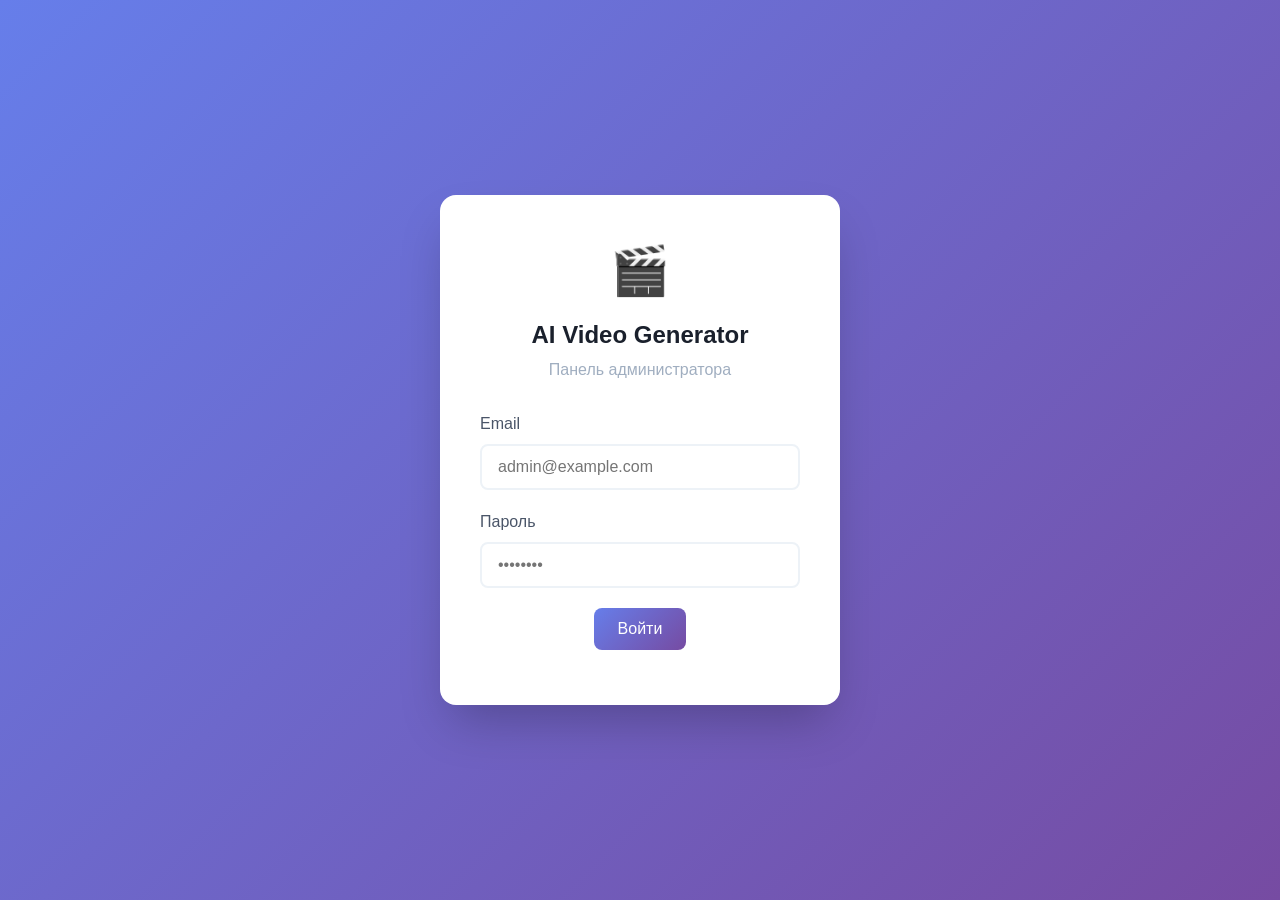
==== frontend/admin/index.html @ 744b9569 "feat: AI Video Generator MVP - B2B SaaS Platform Complete MVP implementation for automated short-for" ====
<!DOCTYPE html>
<html lang="ru">
<head>
    <meta charset="UTF-8">
    <meta name="viewport" content="width=device-width, initial-scale=1.0">
    <title>Admin Panel - AI Video Generator</title>
    <link rel="stylesheet" href="static/css/admin.css">
</head>
<body>
    <div class="app-container">
        <!-- Login Screen -->
        <div id="login-screen" class="screen active">
            <div class="login-card">
                <div class="logo">🎬</div>
                <h1>AI Video Generator</h1>
                <p class="subtitle">Панель администратора</p>
                <form id="login-form">
                    <div class="form-group">
                        <label for="email">Email</label>
                        <input type="email" id="email" required placeholder="admin@example.com">
                    </div>
                    <div class="form-group">
                        <label for="password">Пароль</label>
                        <input type="password" id="password" required placeholder="••••••••">
                    </div>
                    <button type="submit" class="btn btn-primary">Войти</button>
                    <p id="login-error" class="error-message"></p>
                </form>
            </div>
        </div>

        <!-- Main Dashboard -->
        <div id="dashboard-screen" class="screen">
            <nav class="sidebar">
                <div class="sidebar-header">
                    <span class="logo-text">🎬 AI VideoGen</span>
                </div>
                <ul class="nav-menu">
                    <li class="nav-item active" data-page="overview">
                        <span class="nav-icon">📊</span>
                        <span>Обзор</span>
                    </li>
                    <li class="nav-item" data-page="clients">
                        <span class="nav-icon">👥</span>
                        <span>Клиенты</span>
                    </li>
                    <li class="nav-item" data-page="create-client">
                        <span class="nav-icon">➕</span>
                        <span>Новый клиент</span>
                    </li>
                </ul>
                <div class="sidebar-footer">
                    <button id="logout-btn" class="btn btn-secondary">
                        Выйти
                    </button>
                </div>
            </nav>

            <main class="main-content">
                <header class="top-bar">
                    <h2 id="page-title">Обзор</h2>
                    <div class="user-info">
                        <span id="user-email">admin@example.com</span>
                    </div>
                </header>

                <!-- Overview Page -->
                <div id="page-overview" class="page active">
                    <div class="stats-grid">
                        <div class="stat-card">
                            <div class="stat-icon">👥</div>
                            <div class="stat-info">
                                <span class="stat-value" id="stat-clients">0</span>
                                <span class="stat-label">Всего клиентов</span>
                            </div>
                        </div>
                        <div class="stat-card">
                            <div class="stat-icon">✅</div>
                            <div class="stat-info">
                                <span class="stat-value" id="stat-active">0</span>
                                <span class="stat-label">Активных</span>
                            </div>
                        </div>
                        <div class="stat-card">
                            <div class="stat-icon">🎬</div>
                            <div class="stat-info">
                                <span class="stat-value" id="stat-videos">0</span>
                                <span class="stat-label">Видео создано</span>
                            </div>
                        </div>
                        <div class="stat-card">
                            <div class="stat-icon">📈</div>
                            <div class="stat-info">
                                <span class="stat-value" id="stat-success">0%</span>
                                <span class="stat-label">Успешность</span>
                            </div>
                        </div>
                    </div>
                </div>

                <!-- Clients List Page -->
                <div id="page-clients" class="page">
                    <div class="table-container">
                        <table class="data-table">
                            <thead>
                                <tr>
                                    <th>ID</th>
                                    <th>Компания</th>
                                    <th>Email</th>
                                    <th>Тариф</th>
                                    <th>Кредиты</th>
                                    <th>Статус</th>
                                    <th>Действия</th>
                                </tr>
                            </thead>
                            <tbody id="clients-table-body">
                                <!-- Dynamic content -->
                            </tbody>
                        </table>
                    </div>
                </div>

                <!-- Create Client Page -->
                <div id="page-create-client" class="page">
                    <div class="form-card">
                        <h3>Создание нового клиента</h3>
                        <form id="create-client-form">
                            <div class="form-section">
                                <h4>Данные пользователя</h4>
                                <div class="form-row">
                                    <div class="form-group">
                                        <label for="client-email">Email *</label>
                                        <input type="email" id="client-email" required>
                                    </div>
                                    <div class="form-group">
                                        <label for="client-password">Пароль *</label>
                                        <input type="password" id="client-password" required minlength="8">
                                    </div>
                                </div>
                                <div class="form-row">
                                    <div class="form-group">
                                        <label for="client-name">Имя</label>
                                        <input type="text" id="client-name">
                                    </div>
                                    <div class="form-group">
                                        <label for="client-company">Компания</label>
                                        <input type="text" id="client-company">
                                    </div>
                                </div>
                            </div>

                            <div class="form-section">
                                <h4>Тарифный план</h4>
                                <div class="plan-selector">
                                    <label class="plan-option">
                                        <input type="radio" name="plan" value="basic" checked>
                                        <div class="plan-card">
                                            <span class="plan-name">Basic</span>
                                            <span class="plan-limit">15 видео/мес</span>
                                        </div>
                                    </label>
                                    <label class="plan-option">
                                        <input type="radio" name="plan" value="standard">
                                        <div class="plan-card">
                                            <span class="plan-name">Standard</span>
                                            <span class="plan-limit">30 видео/мес</span>
                                        </div>
                                    </label>
                                    <label class="plan-option">
                                        <input type="radio" name="plan" value="premium">
                                        <div class="plan-card">
                                            <span class="plan-name">Premium</span>
                                            <span class="plan-limit">60 видео/мес</span>
                                        </div>
                                    </label>
                                </div>
                            </div>

                            <div class="form-section">
                                <h4>AI настройки</h4>
                                <div class="form-row">
                                    <div class="form-group">
                                        <label for="elevenlabs-voice">ElevenLabs Voice ID</label>
                                        <input type="text" id="elevenlabs-voice" placeholder="21m00Tcm4TlvDq8ikWAM">
                                    </div>
                                    <div class="form-group">
                                        <label for="heygen-avatar">HeyGen Avatar ID</label>
                                        <input type="text" id="heygen-avatar" placeholder="josh_lite3_20230714">
                                    </div>
                                </div>
                            </div>

                            <div class="form-actions">
                                <button type="submit" class="btn btn-primary">Создать клиента</button>
                            </div>
                            <p id="create-error" class="error-message"></p>
                            <p id="create-success" class="success-message"></p>
                        </form>
                    </div>
                </div>

                <!-- Client Detail Modal -->
                <div id="client-modal" class="modal">
                    <div class="modal-content">
                        <div class="modal-header">
                            <h3>Настройки клиента</h3>
                            <button class="modal-close">&times;</button>
                        </div>
                        <div class="modal-body">
                            <form id="client-edit-form">
                                <input type="hidden" id="edit-client-id">
                                
                                <div class="form-tabs">
                                    <button type="button" class="tab-btn active" data-tab="general">Основное</button>
                                    <button type="button" class="tab-btn" data-tab="branding">Брендинг</button>
                                    <button type="button" class="tab-btn" data-tab="credits">Кредиты</button>
                                </div>

                                <!-- General Tab -->
                                <div class="tab-content active" id="tab-general">
                                    <div class="form-group">
                                        <label>Компания</label>
                                        <input type="text" id="edit-company">
                                    </div>
                                    <div class="form-group">
                                        <label>Тариф</label>
                                        <select id="edit-plan">
                                            <option value="basic">Basic (15 видео)</option>
                                            <option value="standard">Standard (30 видео)</option>
                                            <option value="premium">Premium (60 видео)</option>
                                        </select>
                                    </div>
                                    <div class="form-group">
                                        <label>ElevenLabs Voice ID</label>
                                        <input type="text" id="edit-voice">
                                    </div>
                                    <div class="form-group">
                                        <label>HeyGen Avatar ID</label>
                                        <input type="text" id="edit-avatar">
                                    </div>
                                    <div class="form-group">
                                        <label class="checkbox-label">
                                            <input type="checkbox" id="edit-active">
                                            Активен
                                        </label>
                                    </div>
                                </div>

                                <!-- Branding Tab -->
                                <div class="tab-content" id="tab-branding">
                                    <div class="form-group">
                                        <label>Вотермарк (логотип)</label>
                                        <input type="file" id="edit-watermark" accept="image/*">
                                        <div id="current-watermark" class="preview-image"></div>
                                    </div>
                                    <div class="form-group">
                                        <label>Позиция вотермарка</label>
                                        <select id="edit-watermark-position">
                                            <option value="top_left">Сверху слева</option>
                                            <option value="top_right">Сверху справа</option>
                                            <option value="bottom_left">Снизу слева</option>
                                            <option value="bottom_right">Снизу справа</option>
                                        </select>
                                    </div>
                                    <div class="form-group">
                                        <label>Шрифт субтитров</label>
                                        <input type="file" id="edit-font" accept=".ttf,.otf">
                                    </div>
                                    <div class="form-group">
                                        <label>Название шрифта</label>
                                        <input type="text" id="edit-font-name" value="Arial">
                                    </div>
                                    <div class="form-row">
                                        <div class="form-group">
                                            <label>Размер шрифта</label>
                                            <input type="number" id="edit-font-size" value="48" min="12" max="120">
                                        </div>
                                        <div class="form-group">
                                            <label>Цвет шрифта</label>
                                            <input type="color" id="edit-font-color" value="#FFFFFF">
                                        </div>
                                    </div>
                                </div>

                                <!-- Credits Tab -->
                                <div class="tab-content" id="tab-credits">
                                    <div class="credits-info">
                                        <p>Текущий баланс: <strong id="current-credits">0</strong></p>
                                        <p>Использовано в этом месяце: <strong id="used-credits">0</strong></p>
                                    </div>
                                    <div class="form-group">
                                        <label>Добавить кредиты</label>
                                        <div class="input-with-button">
                                            <input type="number" id="add-credits-amount" min="1" value="10">
                                            <button type="button" id="add-credits-btn" class="btn btn-secondary">Добавить</button>
                                        </div>
                                    </div>
                                    <div class="form-group">
                                        <button type="button" id="reset-cycle-btn" class="btn btn-warning">
                                            Сбросить цикл биллинга
                                        </button>
                                    </div>
                                </div>
                            </form>
                        </div>
                        <div class="modal-footer">
                            <button type="button" class="btn btn-secondary modal-cancel">Отмена</button>
                            <button type="button" class="btn btn-primary" id="save-client-btn">Сохранить</button>
                        </div>
                    </div>
                </div>
            </main>
        </div>
    </div>

    <script src="static/js/admin.js"></script>
</body>
</html>
---- frontend/admin/static/css/admin.css ----
* {
    margin: 0;
    padding: 0;
    box-sizing: border-box;
}

:root {
    --primary: #667eea;
    --primary-dark: #5a67d8;
    --secondary: #764ba2;
    --success: #48bb78;
    --warning: #ed8936;
    --danger: #f56565;
    --gray-100: #f7fafc;
    --gray-200: #edf2f7;
    --gray-300: #e2e8f0;
    --gray-400: #cbd5e0;
    --gray-500: #a0aec0;
    --gray-600: #718096;
    --gray-700: #4a5568;
    --gray-800: #2d3748;
    --gray-900: #1a202c;
    --sidebar-width: 260px;
}

body {
    font-family: -apple-system, BlinkMacSystemFont, 'Segoe UI', Roboto, Oxygen, Ubuntu, sans-serif;
    background: var(--gray-100);
    color: var(--gray-800);
    line-height: 1.5;
}

.app-container {
    min-height: 100vh;
}

/* Screens */
.screen {
    display: none;
}

.screen.active {
    display: block;
}

/* Login Screen */
#login-screen {
    min-height: 100vh;
    display: flex;
    align-items: center;
    justify-content: center;
    background: linear-gradient(135deg, var(--primary) 0%, var(--secondary) 100%);
}

.login-card {
    background: white;
    padding: 40px;
    border-radius: 16px;
    box-shadow: 0 25px 50px -12px rgba(0, 0, 0, 0.25);
    width: 100%;
    max-width: 400px;
    text-align: center;
}

.logo {
    font-size: 48px;
    margin-bottom: 10px;
}

.login-card h1 {
    color: var(--gray-900);
    margin-bottom: 5px;
    font-size: 1.5rem;
}

.subtitle {
    color: var(--gray-500);
    margin-bottom: 30px;
}

.form-group {
    margin-bottom: 20px;
    text-align: left;
}

.form-group label {
    display: block;
    margin-bottom: 8px;
    font-weight: 500;
    color: var(--gray-700);
}

.form-group input,
.form-group select,
.form-group textarea {
    width: 100%;
    padding: 12px 16px;
    border: 2px solid var(--gray-200);
    border-radius: 8px;
    font-size: 1rem;
    transition: border-color 0.2s, box-shadow 0.2s;
}

.form-group input:focus,
.form-group select:focus,
.form-group textarea:focus {
    outline: none;
    border-color: var(--primary);
    box-shadow: 0 0 0 3px rgba(102, 126, 234, 0.1);
}

.btn {
    display: inline-block;
    padding: 12px 24px;
    border: none;
    border-radius: 8px;
    font-size: 1rem;
    font-weight: 500;
    cursor: pointer;
    transition: all 0.2s;
}

.btn-primary {
    background: linear-gradient(135deg, var(--primary) 0%, var(--secondary) 100%);
    color: white;
}

.btn-primary:hover {
    transform: translateY(-2px);
    box-shadow: 0 10px 20px -10px rgba(102, 126, 234, 0.5);
}

.btn-secondary {
    background: var(--gray-200);
    color: var(--gray-700);
}

.btn-secondary:hover {
    background: var(--gray-300);
}

.btn-warning {
    background: var(--warning);
    color: white;
}

.btn-danger {
    background: var(--danger);
    color: white;
}

.error-message {
    color: var(--danger);
    margin-top: 15px;
    font-size: 0.9rem;
}

.success-message {
    color: var(--success);
    margin-top: 15px;
    font-size: 0.9rem;
}

/* Dashboard Layout */
#dashboard-screen {
    display: none;
}

#dashboard-screen.active {
    display: flex;
}

/* Sidebar */
.sidebar {
    width: var(--sidebar-width);
    background: var(--gray-900);
    color: white;
    height: 100vh;
    position: fixed;
    left: 0;
    top: 0;
    display: flex;
    flex-direction: column;
}

.sidebar-header {
    padding: 20px;
    border-bottom: 1px solid var(--gray-700);
}

.logo-text {
    font-size: 1.25rem;
    font-weight: 600;
}

.nav-menu {
    list-style: none;
    padding: 15px 0;
    flex: 1;
}

.nav-item {
    padding: 12px 20px;
    cursor: pointer;
    display: flex;
    align-items: center;
    gap: 12px;
    color: var(--gray-400);
    transition: all 0.2s;
}

.nav-item:hover {
    background: var(--gray-800);
    color: white;
}

.nav-item.active {
    background: linear-gradient(135deg, var(--primary) 0%, var(--secondary) 100%);
    color: white;
}

.nav-icon {
    font-size: 1.2rem;
}

.sidebar-footer {
    padding: 20px;
    border-top: 1px solid var(--gray-700);
}

.sidebar-footer .btn {
    width: 100%;
}

/* Main Content */
.main-content {
    margin-left: var(--sidebar-width);
    flex: 1;
    min-height: 100vh;
}

.top-bar {
    background: white;
    padding: 20px 30px;
    display: flex;
    justify-content: space-between;
    align-items: center;
    box-shadow: 0 1px 3px rgba(0, 0, 0, 0.1);
}

.top-bar h2 {
    color: var(--gray-800);
}

.user-info {
    color: var(--gray-600);
}

/* Pages */
.page {
    display: none;
    padding: 30px;
}

.page.active {
    display: block;
}

/* Stats Grid */
.stats-grid {
    display: grid;
    grid-template-columns: repeat(auto-fit, minmax(240px, 1fr));
    gap: 20px;
    margin-bottom: 30px;
}

.stat-card {
    background: white;
    border-radius: 12px;
    padding: 24px;
    display: flex;
    align-items: center;
    gap: 20px;
    box-shadow: 0 1px 3px rgba(0, 0, 0, 0.1);
}

.stat-icon {
    font-size: 2.5rem;
    width: 60px;
    height: 60px;
    display: flex;
    align-items: center;
    justify-content: center;
    background: var(--gray-100);
    border-radius: 12px;
}

.stat-value {
    display: block;
    font-size: 2rem;
    font-weight: 700;
    color: var(--gray-900);
}

.stat-label {
    color: var(--gray-500);
    font-size: 0.9rem;
}

/* Table */
.table-container {
    background: white;
    border-radius: 12px;
    box-shadow: 0 1px 3px rgba(0, 0, 0, 0.1);
    overflow: hidden;
}

.data-table {
    width: 100%;
    border-collapse: collapse;
}

.data-table th,
.data-table td {
    padding: 16px 20px;
    text-align: left;
    border-bottom: 1px solid var(--gray-200);
}

.data-table th {
    background: var(--gray-50);
    font-weight: 600;
    color: var(--gray-700);
}

.data-table tbody tr:hover {
    background: var(--gray-50);
}

.badge {
    display: inline-block;
    padding: 4px 12px;
    border-radius: 20px;
    font-size: 0.8rem;
    font-weight: 500;
}

.badge-success {
    background: #c6f6d5;
    color: #276749;
}

.badge-danger {
    background: #fed7d7;
    color: #c53030;
}

.badge-info {
    background: #bee3f8;
    color: #2b6cb0;
}

/* Form Card */
.form-card {
    background: white;
    border-radius: 12px;
    padding: 30px;
    box-shadow: 0 1px 3px rgba(0, 0, 0, 0.1);
    max-width: 800px;
}

.form-card h3 {
    margin-bottom: 25px;
    color: var(--gray-800);
}

.form-section {
    margin-bottom: 30px;
    padding-bottom: 20px;
    border-bottom: 1px solid var(--gray-200);
}

.form-section h4 {
    margin-bottom: 15px;
    color: var(--gray-700);
    font-size: 0.95rem;
}

.form-row {
    display: grid;
    grid-template-columns: 1fr 1fr;
    gap: 20px;
}

.plan-selector {
    display: grid;
    grid-template-columns: repeat(3, 1fr);
    gap: 15px;
}

.plan-option input {
    display: none;
}

.plan-card {
    padding: 20px;
    border: 2px solid var(--gray-200);
    border-radius: 12px;
    text-align: center;
    cursor: pointer;
    transition: all 0.2s;
}

.plan-option input:checked + .plan-card {
    border-color: var(--primary);
    background: rgba(102, 126, 234, 0.05);
}

.plan-name {
    display: block;
    font-weight: 600;
    margin-bottom: 5px;
}

.plan-limit {
    color: var(--gray-500);
    font-size: 0.9rem;
}

.form-actions {
    margin-top: 25px;
}

/* Modal */
.modal {
    display: none;
    position: fixed;
    top: 0;
    left: 0;
    right: 0;
    bottom: 0;
    background: rgba(0, 0, 0, 0.5);
    z-index: 1000;
    align-items: center;
    justify-content: center;
}

.modal.active {
    display: flex;
}

.modal-content {
    background: white;
    border-radius: 16px;
    width: 90%;
    max-width: 600px;
    max-height: 90vh;
    overflow: hidden;
    display: flex;
    flex-direction: column;
}

.modal-header {
    padding: 20px;
    border-bottom: 1px solid var(--gray-200);
    display: flex;
    justify-content: space-between;
    align-items: center;
}

.modal-close {
    background: none;
    border: none;
    font-size: 1.5rem;
    cursor: pointer;
    color: var(--gray-500);
}

.modal-body {
    padding: 20px;
    overflow-y: auto;
    flex: 1;
}

.modal-footer {
    padding: 20px;
    border-top: 1px solid var(--gray-200);
    display: flex;
    justify-content: flex-end;
    gap: 10px;
}

/* Tabs */
.form-tabs {
    display: flex;
    gap: 5px;
    margin-bottom: 20px;
    border-bottom: 1px solid var(--gray-200);
}

.tab-btn {
    padding: 10px 20px;
    background: none;
    border: none;
    cursor: pointer;
    color: var(--gray-500);
    border-bottom: 2px solid transparent;
    transition: all 0.2s;
}

.tab-btn.active {
    color: var(--primary);
    border-bottom-color: var(--primary);
}

.tab-content {
    display: none;
}

.tab-content.active {
    display: block;
}

/* Credits Info */
.credits-info {
    background: var(--gray-100);
    padding: 15px;
    border-radius: 8px;
    margin-bottom: 20px;
}

.credits-info p {
    margin-bottom: 5px;
}

.input-with-button {
    display: flex;
    gap: 10px;
}

.input-with-button input {
    flex: 1;
}

/* Checkbox */
.checkbox-label {
    display: flex;
    align-items: center;
    gap: 10px;
    cursor: pointer;
}

.checkbox-label input {
    width: auto;
}

/* Preview Image */
.preview-image {
    margin-top: 10px;
}

.preview-image img {
    max-width: 100px;
    border-radius: 8px;
}

/* Action Buttons in Table */
.action-btn {
    padding: 6px 12px;
    border: none;
    border-radius: 6px;
    cursor: pointer;
    font-size: 0.85rem;
    margin-right: 5px;
}

.action-btn-edit {
    background: var(--primary);
    color: white;
}

.action-btn-edit:hover {
    background: var(--primary-dark);
}

/* Responsive */
@media (max-width: 768px) {
    .sidebar {
        transform: translateX(-100%);
    }
    
    .main-content {
        margin-left: 0;
    }
    
    .form-row {
        grid-template-columns: 1fr;
    }
    
    .plan-selector {
        grid-template-columns: 1fr;
    }
    
    .stats-grid {
        grid-template-columns: 1fr;
    }
}
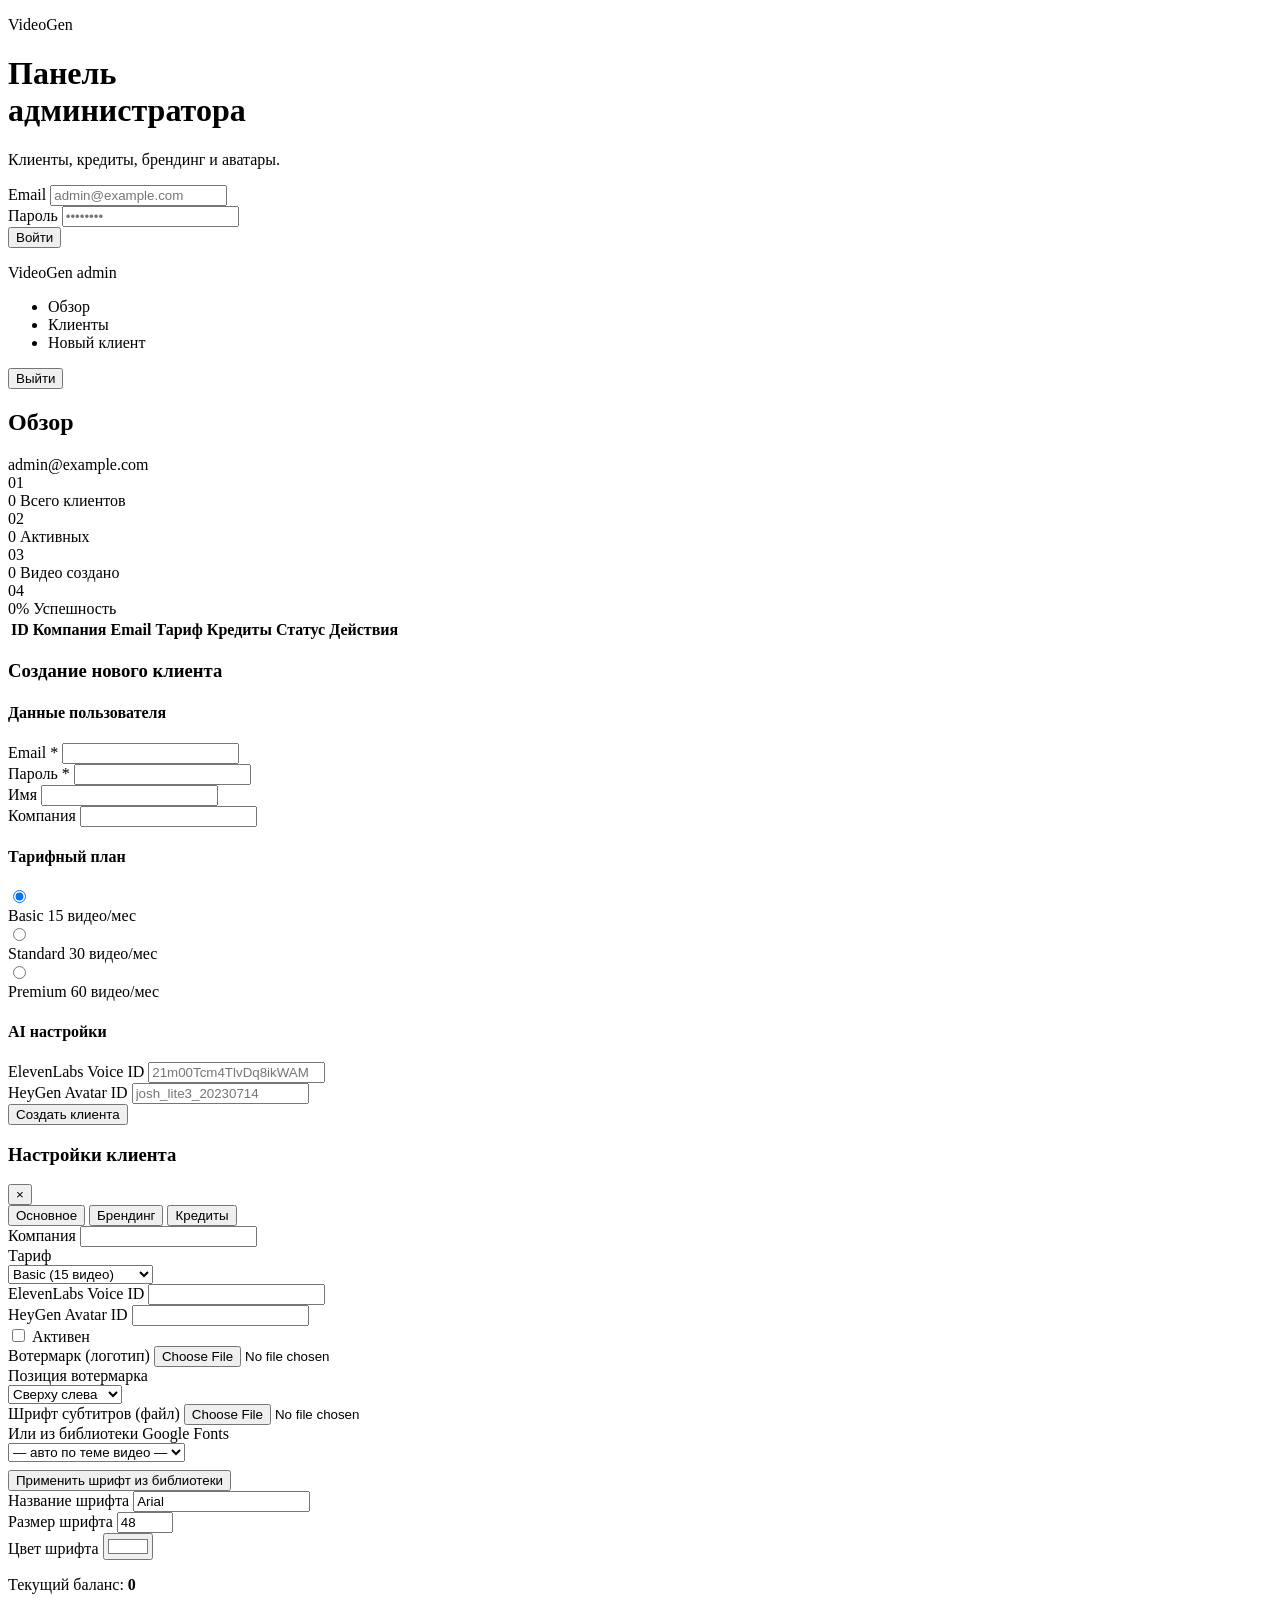
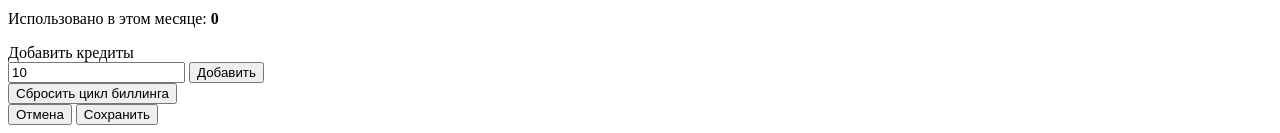
==== commit 5a73723a: "Ship viral/clips radar stack: silent edits, YouTube ingest, deploy docs. Adds Celery jobs, link inge" ====
--- a/frontend/admin/index.html
+++ b/frontend/admin/index.html
@@ -3,56 +3,53 @@
 <head>
     <meta charset="UTF-8">
     <meta name="viewport" content="width=device-width, initial-scale=1.0">
-    <title>Admin Panel - AI Video Generator</title>
-    <link rel="stylesheet" href="static/css/admin.css">
+    <title>VideoGen — админ</title>
+    <link rel="preconnect" href="https://fonts.googleapis.com">
+    <link rel="preconnect" href="https://fonts.gstatic.com" crossorigin>
+    <link href="https://fonts.googleapis.com/css2?family=Fraunces:opsz,wght@9..144,500;9..144,700&family=Syne:wght@500;700;800&display=swap" rel="stylesheet">
+    <link rel="stylesheet" href="/admin/static/css/admin.css">
 </head>
 <body>
     <div class="app-container">
-        <!-- Login Screen -->
         <div id="login-screen" class="screen active">
-            <div class="login-card">
-                <div class="logo">🎬</div>
-                <h1>AI Video Generator</h1>
-                <p class="subtitle">Панель администратора</p>
-                <form id="login-form">
+            <div class="login-atmosphere" aria-hidden="true">
+                <span class="trinket t1"></span>
+                <span class="trinket t2"></span>
+                <div class="fog fog-a"></div>
+                <div class="fog fog-b"></div>
+            </div>
+            <div class="login-stage">
+                <p class="brand-mark">VideoGen</p>
+                <h1 class="login-title">Панель<br>администратора</h1>
+                <p class="login-lead">Клиенты, кредиты, брендинг и аватары.</p>
+                <form id="login-form" class="login-form">
                     <div class="form-group">
                         <label for="email">Email</label>
-                        <input type="email" id="email" required placeholder="admin@example.com">
+                        <input type="email" id="email" required placeholder="admin@example.com" autocomplete="username">
                     </div>
                     <div class="form-group">
                         <label for="password">Пароль</label>
-                        <input type="password" id="password" required placeholder="••••••••">
-                    </div>
-                    <button type="submit" class="btn btn-primary">Войти</button>
+                        <input type="password" id="password" required placeholder="••••••••" autocomplete="current-password">
+                    </div>
+                    <button type="submit" class="btn btn-primary btn-block">Войти</button>
                     <p id="login-error" class="error-message"></p>
                 </form>
             </div>
         </div>
 
-        <!-- Main Dashboard -->
         <div id="dashboard-screen" class="screen">
             <nav class="sidebar">
                 <div class="sidebar-header">
-                    <span class="logo-text">🎬 AI VideoGen</span>
+                    <span class="logo-text">VideoGen</span>
+                    <span class="logo-tag">admin</span>
                 </div>
                 <ul class="nav-menu">
-                    <li class="nav-item active" data-page="overview">
-                        <span class="nav-icon">📊</span>
-                        <span>Обзор</span>
-                    </li>
-                    <li class="nav-item" data-page="clients">
-                        <span class="nav-icon">👥</span>
-                        <span>Клиенты</span>
-                    </li>
-                    <li class="nav-item" data-page="create-client">
-                        <span class="nav-icon">➕</span>
-                        <span>Новый клиент</span>
-                    </li>
+                    <li class="nav-item active" data-page="overview"><span>Обзор</span></li>
+                    <li class="nav-item" data-page="clients"><span>Клиенты</span></li>
+                    <li class="nav-item" data-page="create-client"><span>Новый клиент</span></li>
                 </ul>
                 <div class="sidebar-footer">
-                    <button id="logout-btn" class="btn btn-secondary">
-                        Выйти
-                    </button>
+                    <button id="logout-btn" class="btn btn-ghost">Выйти</button>
                 </div>
             </nav>
 
@@ -68,28 +65,28 @@
                 <div id="page-overview" class="page active">
                     <div class="stats-grid">
                         <div class="stat-card">
-                            <div class="stat-icon">👥</div>
+                            <div class="stat-icon">01</div>
                             <div class="stat-info">
                                 <span class="stat-value" id="stat-clients">0</span>
                                 <span class="stat-label">Всего клиентов</span>
                             </div>
                         </div>
                         <div class="stat-card">
-                            <div class="stat-icon">✅</div>
+                            <div class="stat-icon">02</div>
                             <div class="stat-info">
                                 <span class="stat-value" id="stat-active">0</span>
                                 <span class="stat-label">Активных</span>
                             </div>
                         </div>
                         <div class="stat-card">
-                            <div class="stat-icon">🎬</div>
+                            <div class="stat-icon">03</div>
                             <div class="stat-info">
                                 <span class="stat-value" id="stat-videos">0</span>
                                 <span class="stat-label">Видео создано</span>
                             </div>
                         </div>
                         <div class="stat-card">
-                            <div class="stat-icon">📈</div>
+                            <div class="stat-icon">04</div>
                             <div class="stat-info">
                                 <span class="stat-value" id="stat-success">0%</span>
                                 <span class="stat-label">Успешность</span>
@@ -224,11 +221,13 @@
                                     </div>
                                     <div class="form-group">
                                         <label>Тариф</label>
-                                        <select id="edit-plan">
+                                        <div class="select-wrap">
+                                        <select id="edit-plan" class="select-ui">
                                             <option value="basic">Basic (15 видео)</option>
                                             <option value="standard">Standard (30 видео)</option>
                                             <option value="premium">Premium (60 видео)</option>
                                         </select>
+                                        </div>
                                     </div>
                                     <div class="form-group">
                                         <label>ElevenLabs Voice ID</label>
@@ -255,16 +254,29 @@
                                     </div>
                                     <div class="form-group">
                                         <label>Позиция вотермарка</label>
-                                        <select id="edit-watermark-position">
+                                        <div class="select-wrap">
+                                        <select id="edit-watermark-position" class="select-ui">
                                             <option value="top_left">Сверху слева</option>
                                             <option value="top_right">Сверху справа</option>
                                             <option value="bottom_left">Снизу слева</option>
                                             <option value="bottom_right">Снизу справа</option>
                                         </select>
-                                    </div>
-                                    <div class="form-group">
-                                        <label>Шрифт субтитров</label>
+                                        </div>
+                                    </div>
+                                    <div class="form-group">
+                                        <label>Шрифт субтитров (файл)</label>
                                         <input type="file" id="edit-font" accept=".ttf,.otf">
+                                    </div>
+                                    <div class="form-group">
+                                        <label>Или из библиотеки Google Fonts</label>
+                                        <div class="select-wrap">
+                                        <select id="edit-library-font" class="select-ui">
+                                            <option value="">— авто по теме видео —</option>
+                                        </select>
+                                        </div>
+                                        <button type="button" id="apply-library-font-btn" class="btn btn-secondary" style="margin-top:8px">
+                                            Применить шрифт из библиотеки
+                                        </button>
                                     </div>
                                     <div class="form-group">
                                         <label>Название шрифта</label>
@@ -313,6 +325,6 @@
         </div>
     </div>
 
-    <script src="static/js/admin.js"></script>
+    <script src="/admin/static/js/admin.js"></script>
 </body>
 </html>
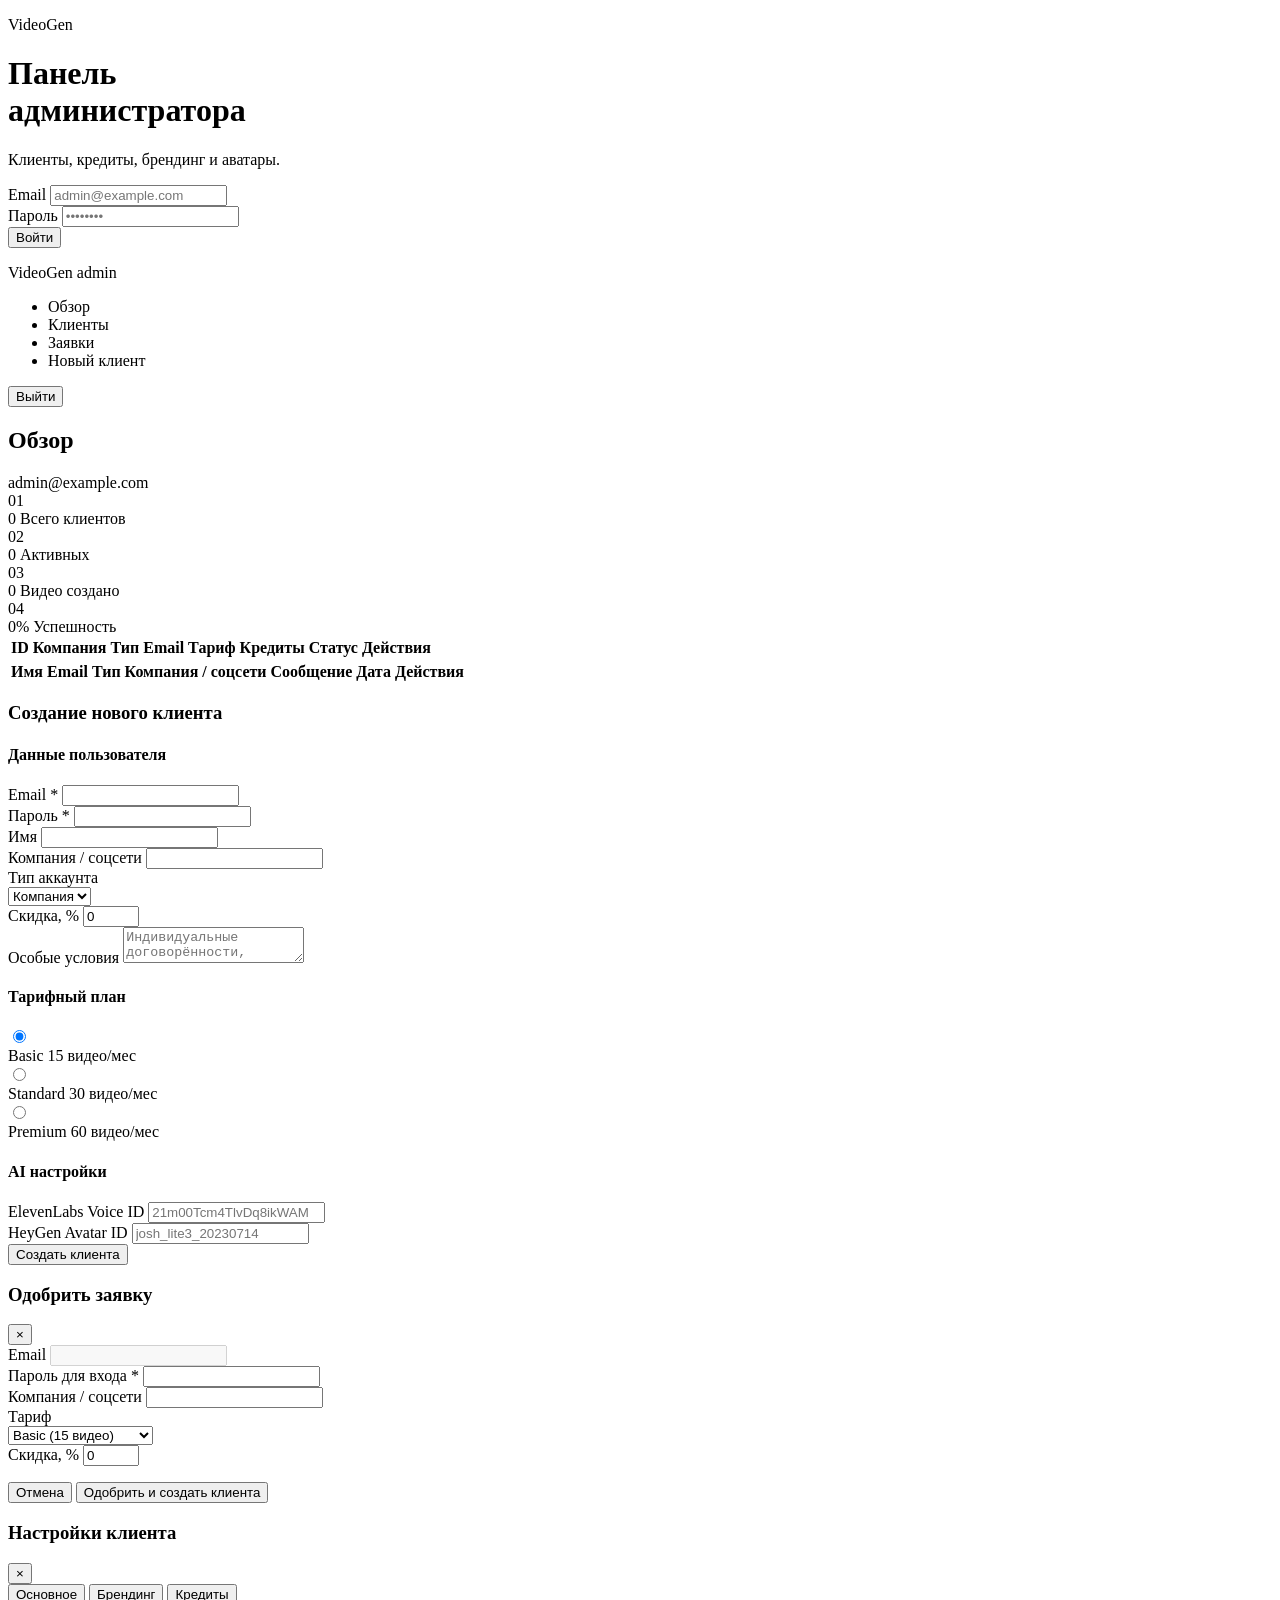
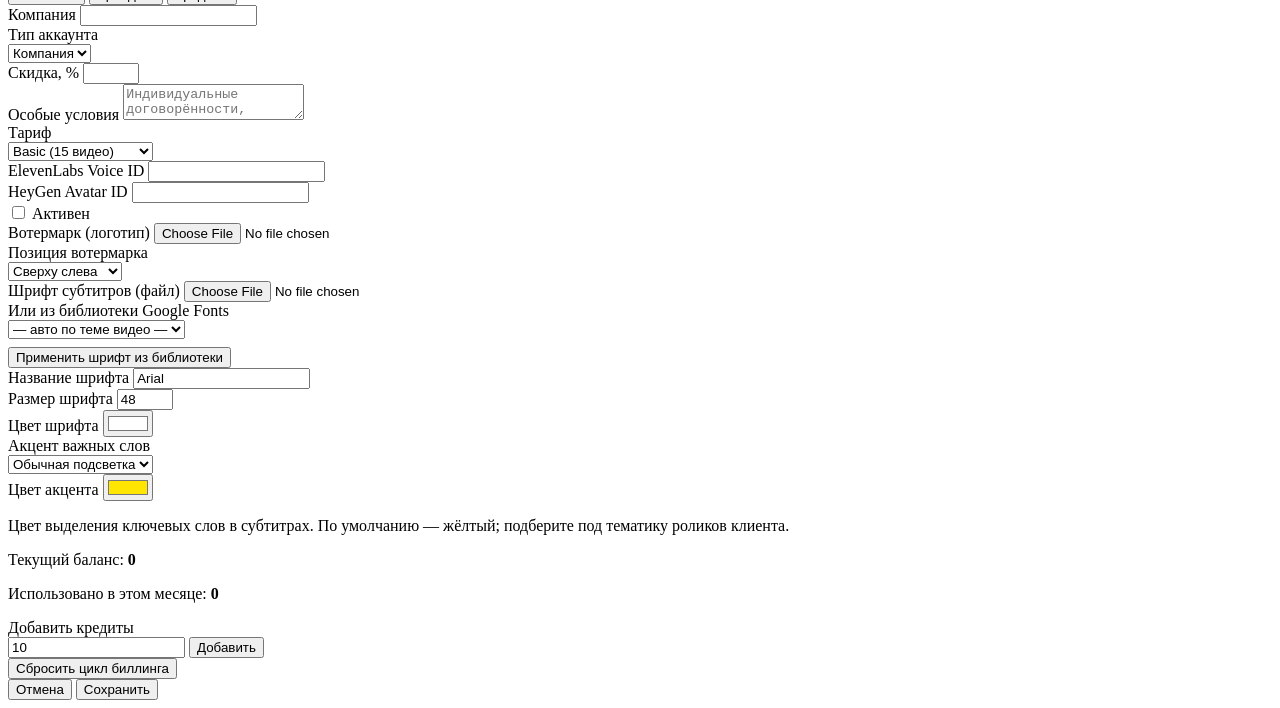
==== commit 2b3e6cb8: "Add self-serve payments, landing, and richer video effects. Ship YooKassa token purchases, public si" ====
--- a/frontend/admin/index.html
+++ b/frontend/admin/index.html
@@ -46,6 +46,7 @@
                 <ul class="nav-menu">
                     <li class="nav-item active" data-page="overview"><span>Обзор</span></li>
                     <li class="nav-item" data-page="clients"><span>Клиенты</span></li>
+                    <li class="nav-item" data-page="applications"><span>Заявки</span></li>
                     <li class="nav-item" data-page="create-client"><span>Новый клиент</span></li>
                 </ul>
                 <div class="sidebar-footer">
@@ -103,6 +104,7 @@
                                 <tr>
                                     <th>ID</th>
                                     <th>Компания</th>
+                                    <th>Тип</th>
                                     <th>Email</th>
                                     <th>Тариф</th>
                                     <th>Кредиты</th>
@@ -117,6 +119,28 @@
                     </div>
                 </div>
 
+                <!-- Applications Page -->
+                <div id="page-applications" class="page">
+                    <div class="table-container">
+                        <table class="data-table">
+                            <thead>
+                                <tr>
+                                    <th>Имя</th>
+                                    <th>Email</th>
+                                    <th>Тип</th>
+                                    <th>Компания / соцсети</th>
+                                    <th>Сообщение</th>
+                                    <th>Дата</th>
+                                    <th>Действия</th>
+                                </tr>
+                            </thead>
+                            <tbody id="applications-table-body">
+                                <!-- Dynamic content -->
+                            </tbody>
+                        </table>
+                    </div>
+                </div>
+
                 <!-- Create Client Page -->
                 <div id="page-create-client" class="page">
                     <div class="form-card">
@@ -140,9 +164,28 @@
                                         <input type="text" id="client-name">
                                     </div>
                                     <div class="form-group">
-                                        <label for="client-company">Компания</label>
+                                        <label for="client-company">Компания / соцсети</label>
                                         <input type="text" id="client-company">
                                     </div>
+                                </div>
+                                <div class="form-row">
+                                    <div class="form-group">
+                                        <label for="client-account-type">Тип аккаунта</label>
+                                        <div class="select-wrap">
+                                        <select id="client-account-type" class="select-ui">
+                                            <option value="company">Компания</option>
+                                            <option value="blogger">Блогер</option>
+                                        </select>
+                                        </div>
+                                    </div>
+                                    <div class="form-group">
+                                        <label for="client-discount">Скидка, %</label>
+                                        <input type="number" id="client-discount" min="0" max="100" value="0">
+                                    </div>
+                                </div>
+                                <div class="form-group">
+                                    <label for="client-offer-notes">Особые условия</label>
+                                    <textarea id="client-offer-notes" rows="2" placeholder="Индивидуальные договорённости, заметки для команды"></textarea>
                                 </div>
                             </div>
 
@@ -196,6 +239,54 @@
                     </div>
                 </div>
 
+                <!-- Approve Application Modal -->
+                <div id="approve-modal" class="modal">
+                    <div class="modal-content">
+                        <div class="modal-header">
+                            <h3>Одобрить заявку</h3>
+                            <button class="modal-close">&times;</button>
+                        </div>
+                        <div class="modal-body">
+                            <form id="approve-form">
+                                <input type="hidden" id="approve-application-id">
+                                <div class="form-group">
+                                    <label>Email</label>
+                                    <input type="text" id="approve-email" disabled>
+                                </div>
+                                <div class="form-group">
+                                    <label>Пароль для входа *</label>
+                                    <input type="password" id="approve-password" required minlength="8">
+                                </div>
+                                <div class="form-group">
+                                    <label>Компания / соцсети</label>
+                                    <input type="text" id="approve-company">
+                                </div>
+                                <div class="form-row">
+                                    <div class="form-group">
+                                        <label>Тариф</label>
+                                        <div class="select-wrap">
+                                        <select id="approve-plan" class="select-ui">
+                                            <option value="basic">Basic (15 видео)</option>
+                                            <option value="standard">Standard (30 видео)</option>
+                                            <option value="premium">Premium (60 видео)</option>
+                                        </select>
+                                        </div>
+                                    </div>
+                                    <div class="form-group">
+                                        <label>Скидка, %</label>
+                                        <input type="number" id="approve-discount" min="0" max="100" value="0">
+                                    </div>
+                                </div>
+                                <p id="approve-error" class="error-message"></p>
+                            </form>
+                        </div>
+                        <div class="modal-footer">
+                            <button type="button" class="btn btn-secondary modal-cancel">Отмена</button>
+                            <button type="button" class="btn btn-primary" id="approve-submit-btn">Одобрить и создать клиента</button>
+                        </div>
+                    </div>
+                </div>
+
                 <!-- Client Detail Modal -->
                 <div id="client-modal" class="modal">
                     <div class="modal-content">
@@ -220,6 +311,23 @@
                                         <input type="text" id="edit-company">
                                     </div>
                                     <div class="form-group">
+                                        <label>Тип аккаунта</label>
+                                        <div class="select-wrap">
+                                        <select id="edit-account-type" class="select-ui">
+                                            <option value="company">Компания</option>
+                                            <option value="blogger">Блогер</option>
+                                        </select>
+                                        </div>
+                                    </div>
+                                    <div class="form-group">
+                                        <label>Скидка, %</label>
+                                        <input type="number" id="edit-discount" min="0" max="100">
+                                    </div>
+                                    <div class="form-group">
+                                        <label>Особые условия</label>
+                                        <textarea id="edit-offer-notes" rows="2" placeholder="Индивидуальные договорённости, заметки для команды"></textarea>
+                                    </div>
+                                    <div class="form-group">
                                         <label>Тариф</label>
                                         <div class="select-wrap">
                                         <select id="edit-plan" class="select-ui">
@@ -292,6 +400,23 @@
                                             <input type="color" id="edit-font-color" value="#FFFFFF">
                                         </div>
                                     </div>
+                                    <div class="form-row">
+                                        <div class="form-group">
+                                            <label>Акцент важных слов</label>
+                                            <div class="select-wrap">
+                                            <select id="edit-emphasis-style" class="select-ui">
+                                                <option value="color">Обычная подсветка</option>
+                                                <option value="glow">Тёмное свечение</option>
+                                                <option value="none">Без акцента</option>
+                                            </select>
+                                            </div>
+                                        </div>
+                                        <div class="form-group">
+                                            <label>Цвет акцента</label>
+                                            <input type="color" id="edit-accent-color" value="#FFE500">
+                                            <p class="hint">Цвет выделения ключевых слов в субтитрах. По умолчанию — жёлтый; подберите под тематику роликов клиента.</p>
+                                        </div>
+                                    </div>
                                 </div>
 
                                 <!-- Credits Tab -->
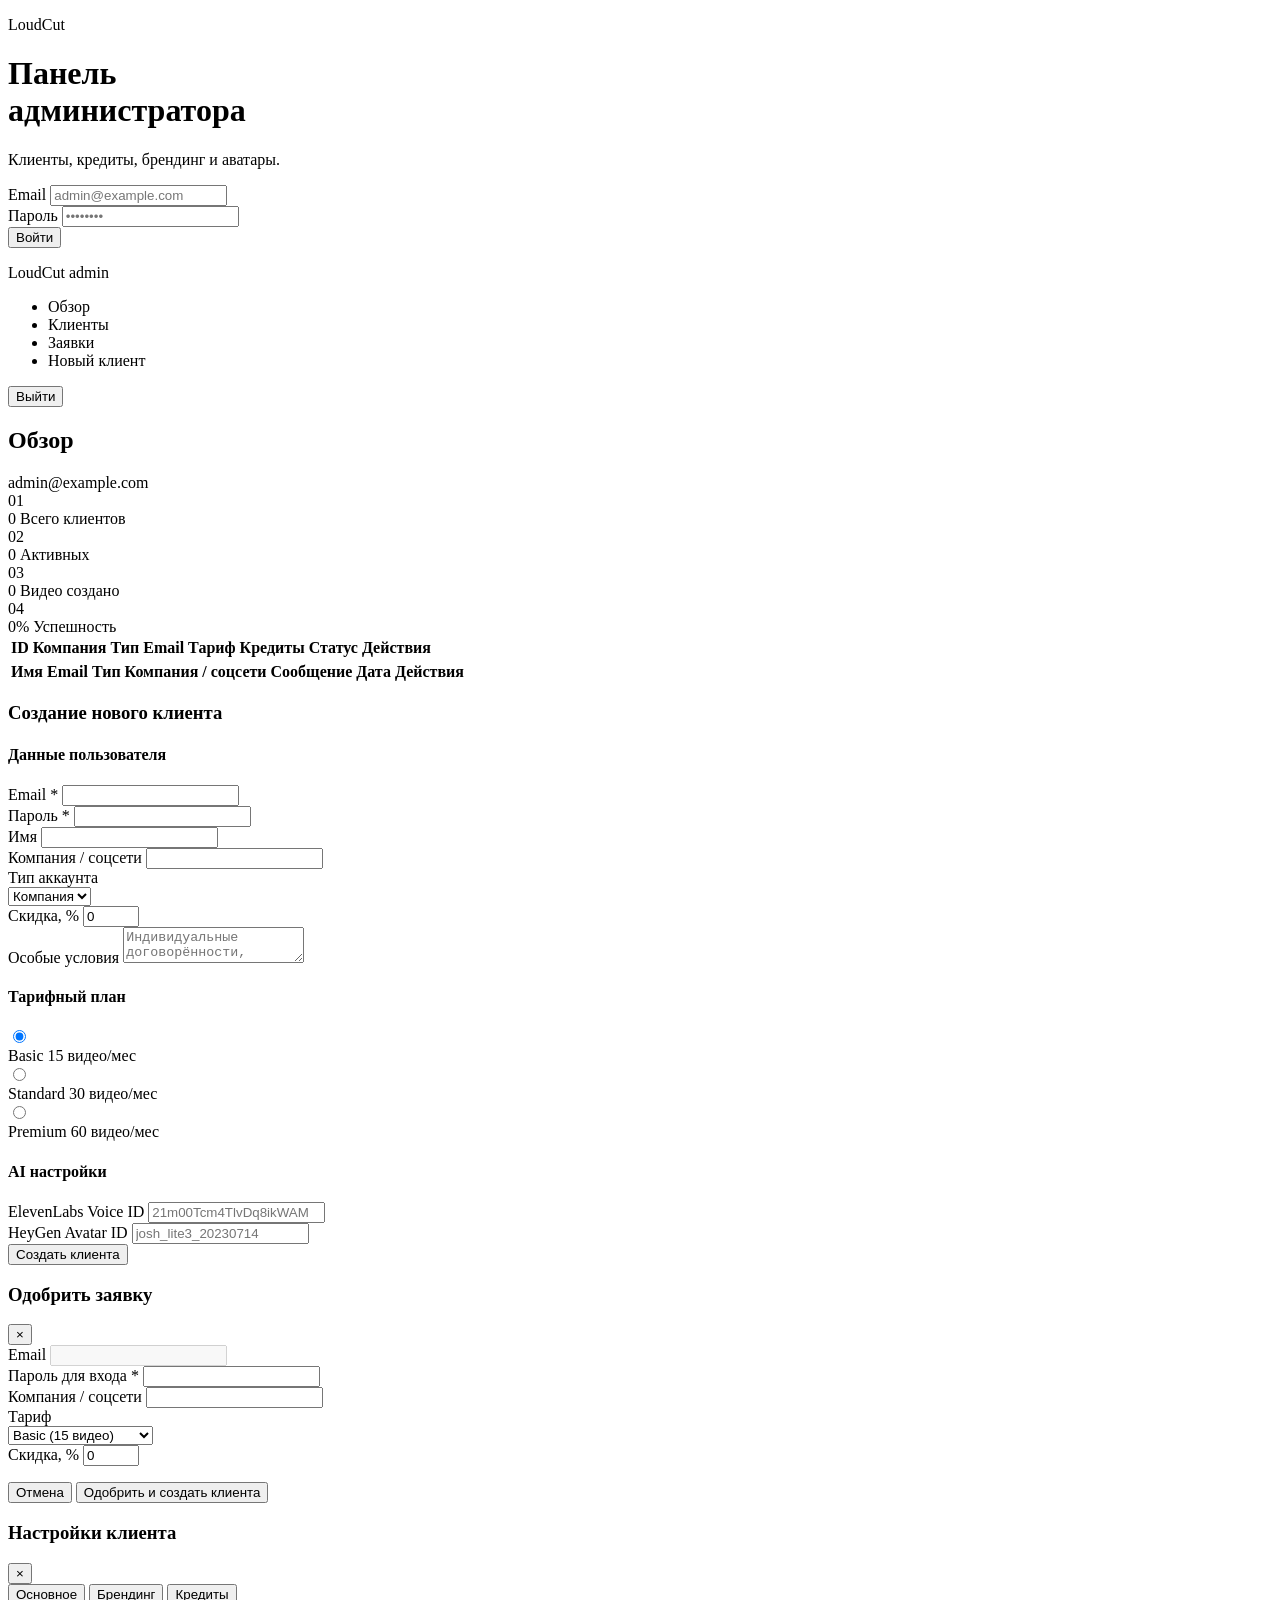
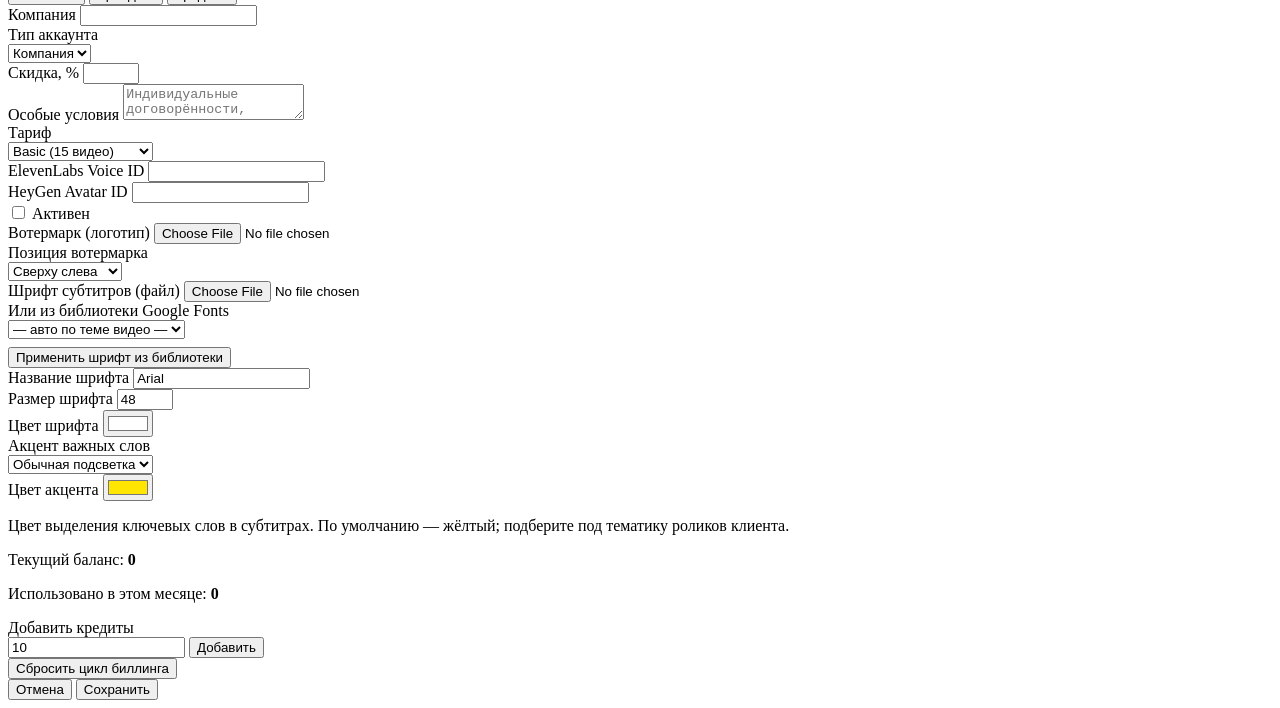
==== commit 03179674: "Rebrand to LoudCut and prepare loudcut.ru cutover. Update UI/legal copy, watermark assets, and nginx" ====
--- a/frontend/admin/index.html
+++ b/frontend/admin/index.html
@@ -3,7 +3,7 @@
 <head>
     <meta charset="UTF-8">
     <meta name="viewport" content="width=device-width, initial-scale=1.0">
-    <title>VideoGen — админ</title>
+    <title>LoudCut — админ</title>
     <link rel="preconnect" href="https://fonts.googleapis.com">
     <link rel="preconnect" href="https://fonts.gstatic.com" crossorigin>
     <link href="https://fonts.googleapis.com/css2?family=Fraunces:opsz,wght@9..144,500;9..144,700&family=Syne:wght@500;700;800&display=swap" rel="stylesheet">
@@ -19,7 +19,7 @@
                 <div class="fog fog-b"></div>
             </div>
             <div class="login-stage">
-                <p class="brand-mark">VideoGen</p>
+                <p class="brand-mark">LoudCut</p>
                 <h1 class="login-title">Панель<br>администратора</h1>
                 <p class="login-lead">Клиенты, кредиты, брендинг и аватары.</p>
                 <form id="login-form" class="login-form">
@@ -40,7 +40,7 @@
         <div id="dashboard-screen" class="screen">
             <nav class="sidebar">
                 <div class="sidebar-header">
-                    <span class="logo-text">VideoGen</span>
+                    <span class="logo-text">LoudCut</span>
                     <span class="logo-tag">admin</span>
                 </div>
                 <ul class="nav-menu">
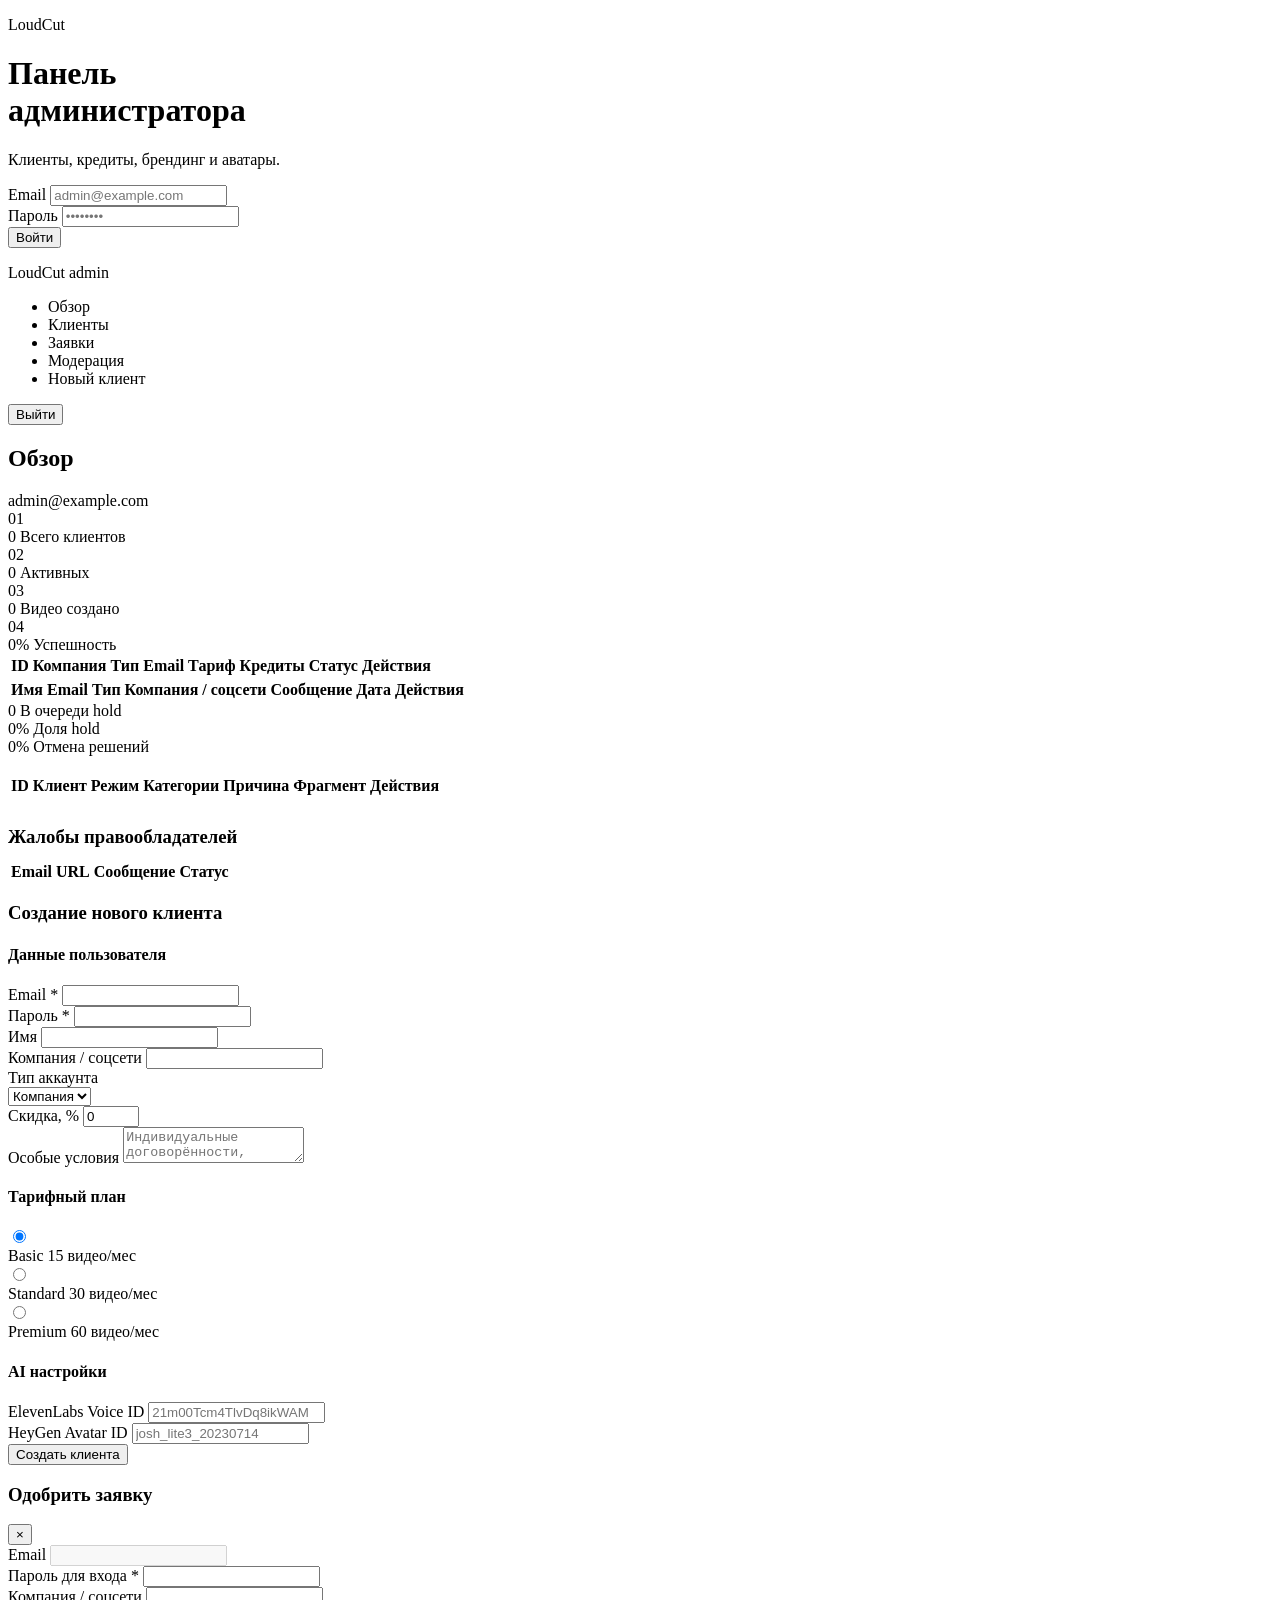
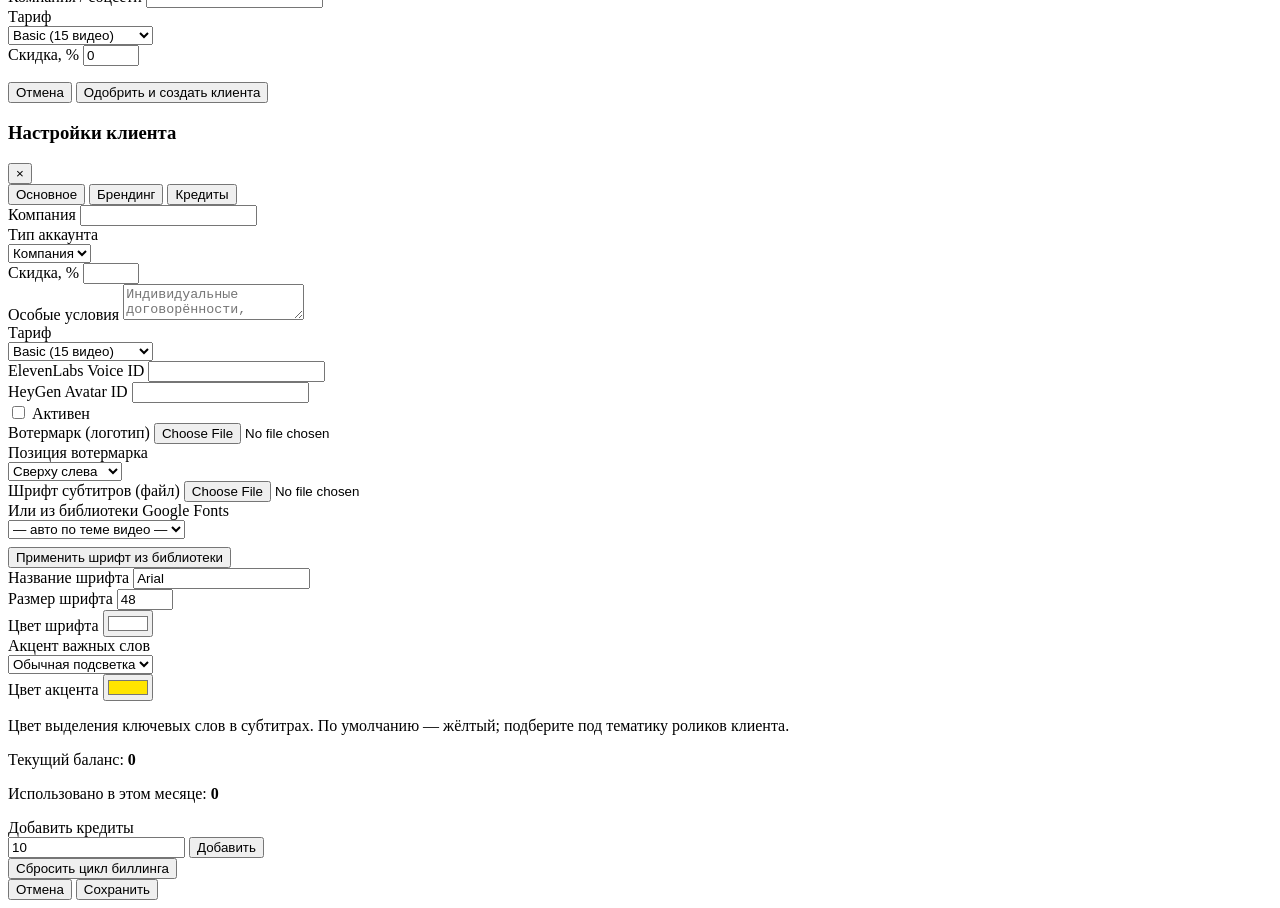
==== commit 38521dc0: "Add five-gate content moderation with hold queue and appeals. Co-authored-by: Cursor <cursoragent@cu" ====
--- a/frontend/admin/index.html
+++ b/frontend/admin/index.html
@@ -4,6 +4,9 @@
     <meta charset="UTF-8">
     <meta name="viewport" content="width=device-width, initial-scale=1.0">
     <title>LoudCut — админ</title>
+    <link rel="icon" href="/favicon.ico" type="image/png">
+    <link rel="icon" href="/favicon.png" type="image/png" sizes="192x192">
+    <link rel="apple-touch-icon" href="/apple-touch-icon.png">
     <link rel="preconnect" href="https://fonts.googleapis.com">
     <link rel="preconnect" href="https://fonts.gstatic.com" crossorigin>
     <link href="https://fonts.googleapis.com/css2?family=Fraunces:opsz,wght@9..144,500;9..144,700&family=Syne:wght@500;700;800&display=swap" rel="stylesheet">
@@ -47,6 +50,7 @@
                     <li class="nav-item active" data-page="overview"><span>Обзор</span></li>
                     <li class="nav-item" data-page="clients"><span>Клиенты</span></li>
                     <li class="nav-item" data-page="applications"><span>Заявки</span></li>
+                    <li class="nav-item" data-page="moderation"><span>Модерация</span></li>
                     <li class="nav-item" data-page="create-client"><span>Новый клиент</span></li>
                 </ul>
                 <div class="sidebar-footer">
@@ -141,6 +145,61 @@
                     </div>
                 </div>
 
+                <!-- Moderation queue -->
+                <div id="page-moderation" class="page">
+                    <div class="stats-grid" style="margin-bottom: 18px;">
+                        <div class="stat-card">
+                            <div class="stat-info">
+                                <span class="stat-value" id="mod-hold-open">0</span>
+                                <span class="stat-label">В очереди hold</span>
+                            </div>
+                        </div>
+                        <div class="stat-card">
+                            <div class="stat-info">
+                                <span class="stat-value" id="mod-hold-rate">0%</span>
+                                <span class="stat-label">Доля hold</span>
+                            </div>
+                        </div>
+                        <div class="stat-card">
+                            <div class="stat-info">
+                                <span class="stat-value" id="mod-overturn">0%</span>
+                                <span class="stat-label">Отмена решений</span>
+                            </div>
+                        </div>
+                    </div>
+                    <div class="table-container">
+                        <table class="data-table">
+                            <thead>
+                                <tr>
+                                    <th>ID</th>
+                                    <th>Клиент</th>
+                                    <th>Режим</th>
+                                    <th>Категории</th>
+                                    <th>Причина</th>
+                                    <th>Фрагмент</th>
+                                    <th>Действия</th>
+                                </tr>
+                            </thead>
+                            <tbody id="moderation-table-body"></tbody>
+                        </table>
+                    </div>
+                    <h3 style="margin: 28px 0 12px;">Жалобы правообладателей</h3>
+                    <div class="table-container">
+                        <table class="data-table">
+                            <thead>
+                                <tr>
+                                    <th>Email</th>
+                                    <th>URL</th>
+                                    <th>Сообщение</th>
+                                    <th>Статус</th>
+                                    <th></th>
+                                </tr>
+                            </thead>
+                            <tbody id="complaints-table-body"></tbody>
+                        </table>
+                    </div>
+                </div>
+
                 <!-- Create Client Page -->
                 <div id="page-create-client" class="page">
                     <div class="form-card">
